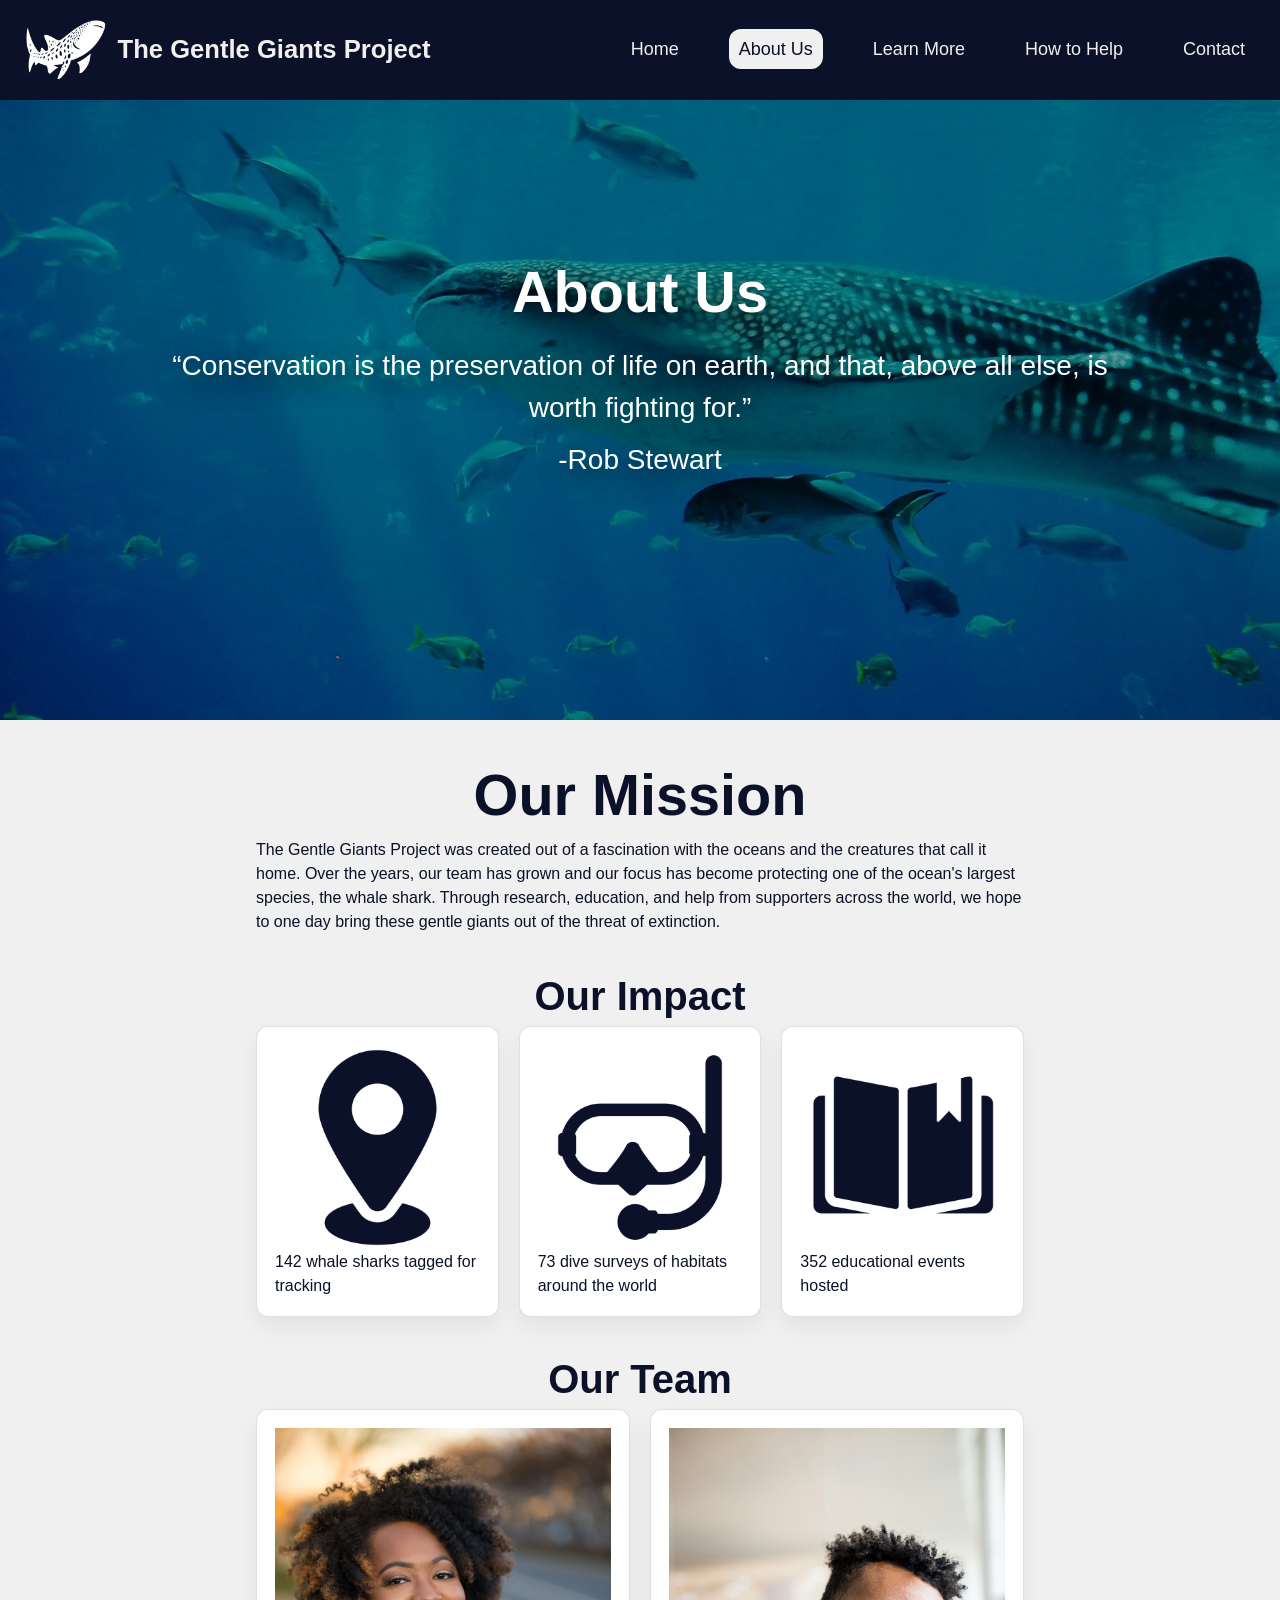
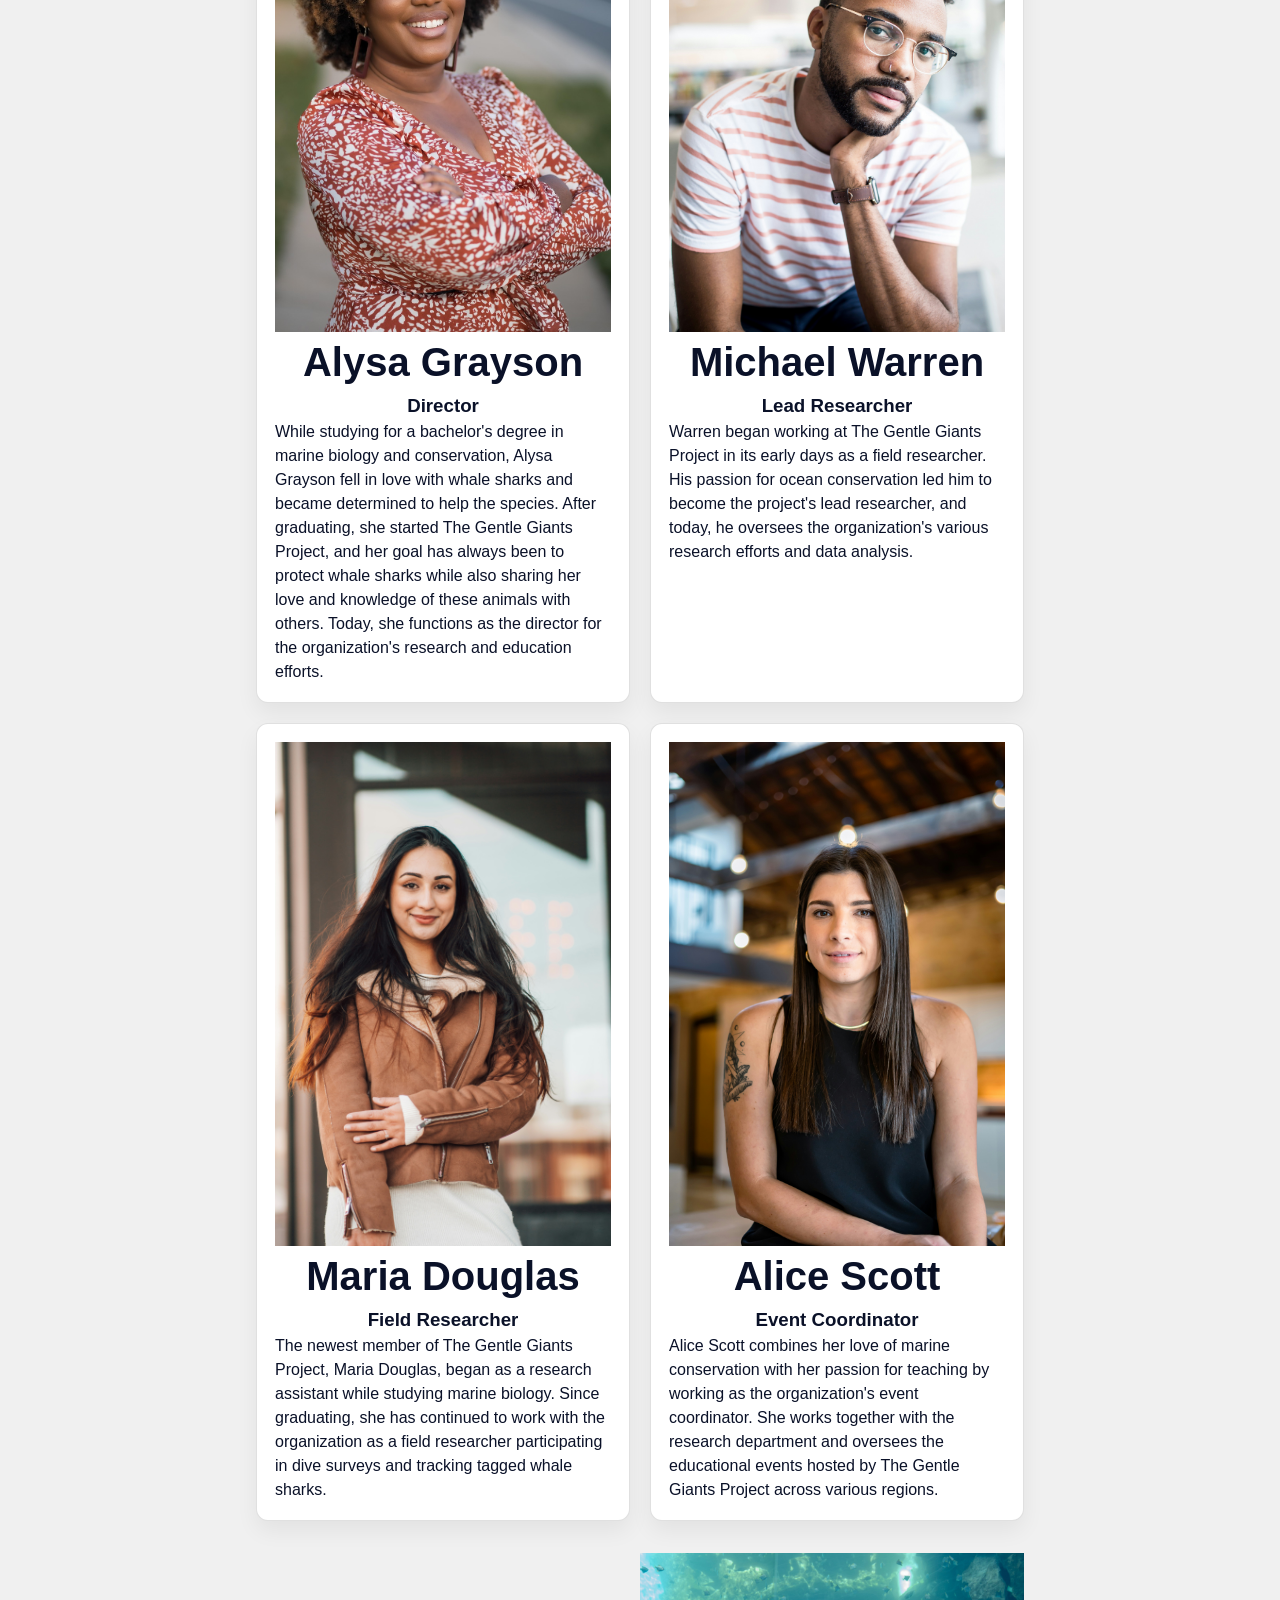
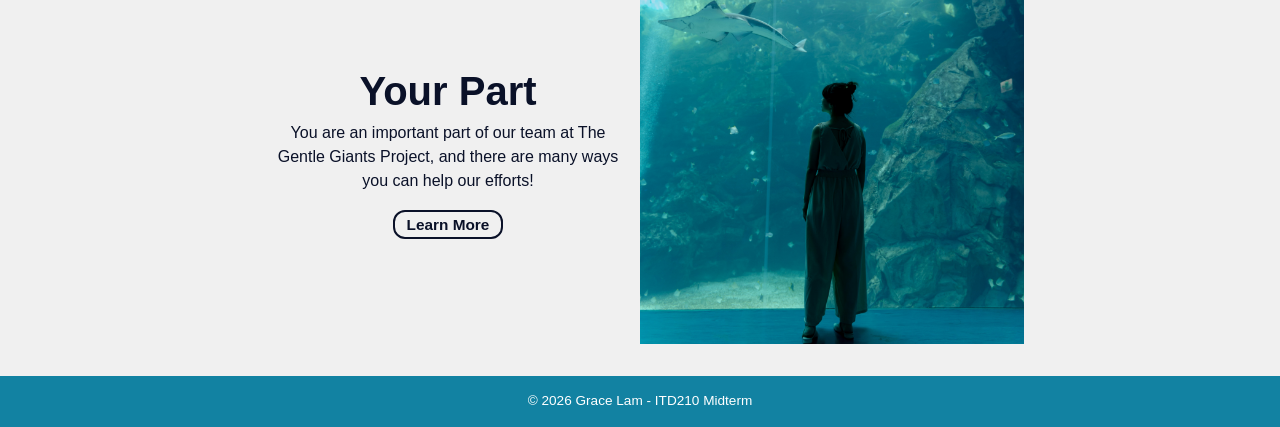
==== about.html @ e2074e73 "Initial commit — added portfolio HTML and CSS files" ====
<!DOCTYPE html>
<html lang="en">
<head>
    <meta charset="UTF-8">
    <meta name="viewport" content="width=device-width, initial-scale=1.0">
    <title>About Us</title>
    <link rel="stylesheet" href="style2.css">
</head>
<body>
    
    <header class="header">

<!-- Branding section with logo and company name -->
         <div class="brand">
            <img src="images/brand_icon.png" alt="whale shark icon">
            <span>The Gentle Giants Project</span>
         </div>

<!-- desktop/main navigation -->
        <nav class="main_nav">
            <ul>
                <li><a href="index.html">Home</a></li>
                <li><a class="active" href="about.html">About Us</a></li>
                <li><a href="learn.html">Learn More</a></li>
                <li><a href="help.html">How to Help</a></li>
                <li><a href="contact.html">Contact</a></li>
            </ul>
        </nav>

<!-- mobile toggle -->
        <button class="mobile_toggle" id="mobileToggle" aria-label="Open navigation" aria-expanded="false">
              <span aria-hidden="true"></span>
        </button>

<!-- mobile nav -->
        <ul class="mobile_nav" id="mobileNav">
                <li><a href="index.html">Home</a></li>
                <li><a class="active" href="about.html">About Us</a></li>
                <li><a href="learn.html">Learn More</a></li>
                <li><a href="help.html">How to Help</a></li>
                <li><a href="contact.html">Contact</a></li>
            </ul>

    </header>

    <main>
<!-- Hero section -->
        <section class="hero">
            <div class="hero_img">
                <img src="images/hero_img.jpg" alt="whale shark swimming with various fish">
            </div>

            <div class="hero_text">
                <h1>About Us</h1>
                <p class="quote">“Conservation is the preservation of life on earth, and that, above all else, is worth fighting for.”</p>
                <p>-Rob Stewart</p>
            </div>
        </section>

<!-- mission/history section -->
        <section class="mission">
            <h2>Our Mission</h2>
            <p>The Gentle Giants Project was created out of a fascination with the oceans and the creatures that call it home. Over the years, our team has grown and our focus has become protecting one of the ocean's largest species, the whale shark. Through research, education, and help from supporters across the world, we hope to one day bring these gentle giants out of the threat of extinction.</p>
        </section>

<!-- impact statistics -->
        <section class="impact">
            <h2>Our Impact</h2>

            <div class="impact_wrapper">
                <div class="card">
                    <img src="images/tag.png" alt="location pin symbol">
                    <p>142 whale sharks tagged for tracking</p>
                </div>

                <div class="card">
                    <img src="images/dive.png" alt="illustration of a diving mask">
                    <p>73 dive surveys of habitats around the world</p>
                </div>

                <div class="card">
                    <img src="images/education.png" alt="illustration of an open book">
                    <p>352 educational events hosted</p>
                </div>
            </div>
        </section>

<!-- team section -->
        <section class="team">
            <h2>Our Team</h2>

            <div class="team_wrapper">
                <div class="card">
                    <img src="images/team1.jpg" alt="Portrait of a woman outside">
                    <h3 class="name">Alysa Grayson</h3>
                    <h3>Director</h3>
                    <p>While studying for a bachelor's degree in marine biology and conservation, Alysa Grayson fell in love with whale sharks and became determined to help the species. After graduating, she started The Gentle Giants Project, and her goal has always been to protect whale sharks while also sharing her love and knowledge of these animals with others. Today, she functions as the director for the organization's research and education efforts.</p>
                </div>

                <div class="card">
                    <img src="images/team2.jpg" alt="portrait of a man">
                    <h3 class="name">Michael Warren</h3>
                    <h3>Lead Researcher</h3>
                    <p>Warren began working at The Gentle Giants Project in its early days as a field researcher. His passion for ocean conservation led him to become the project's lead researcher, and today, he oversees the organization's various research efforts and data analysis.</p>
                </div>

                <div class="card">
                    <img src="images/team3.jpg" alt="portrait of a young woman">
                    <h3 class="name">Maria Douglas</h3>
                    <h3>Field Researcher</h3>
                    <p>The newest member of The Gentle Giants Project, Maria Douglas, began as a research assistant while studying marine biology. Since graduating, she has continued to work with the organization as a field researcher participating in dive surveys and tracking tagged whale sharks.</p>
                </div>

                <div class="card">
                    <img src="images/team4.jpg" alt="portrait of a woman">
                    <h3 class="name">Alice Scott</h3>
                    <h3>Event Coordinator</h3>
                    <p>Alice Scott combines her love of marine conservation with her passion for teaching by working as the organization's event coordinator. She works together with the research department and oversees the educational events hosted by The Gentle Giants Project across various regions.
                    </p>
                </div>
            </div>
        </section>

<!-- how to help section -->
        <section class="part">
            <div class="part_wrapper">
                <div class="part_text">
                    <h2>Your Part</h2>
                    <p>You are an important part of our team at The Gentle Giants Project, and there are many ways you can help our efforts!</p>
                    <a href="help.html">Learn More</a>
                </div>

                <img src="images/aquarium.jpg" alt="woman standing in front of an aquarium tank">
            </div>
        </section>

    </main>

<!-- footer -->
   <footer>
        &copy; 2026 Grace Lam - ITD210 Midterm
    </footer>


<!-- Javascript -->
  <script>

/* Mobile Navigation javascript */

const toggle = document.getElementById("mobileToggle");

const mobileNav = document.getElementById("mobileNav");

toggle.addEventListener("click", () => {

  const isOpen = mobileNav.classList.toggle("open");

  toggle.setAttribute("aria-expanded", String(isOpen));
});

 </script>
</body>
</html>
---- style2.css ----
/* reset for entire page: margins and padding */
* {
    margin: 0;
    box-sizing: border-box;
}


/* Base styles for entire page */
:root{ 
    --bg: #f0f0f0;
    --ink: #0A1128;
    --card: #fff;
    --muted: #333333;
    --line: rgba(0,0,0,0.12);
    --radius: 12px;
    --shadow: 0 10px 22px rgba(0,0,0,.06);
    --space: 32px;
}

/* styles for body section */
/* styles for mobile first: screens under 600px */
body {
    background: var(--bg);
    color: var(--ink);
    font-family: 'Segoe UI', Tahoma, Geneva, Verdana, sans-serif;
    line-height: 1.5;
    overflow-x: hidden;
}

/* header styles */
header {
    position: fixed; top:0;left:0;width:100%;height:100px;
    background: #0A1128;
    border-bottom: 1px solid var(--line);
    /* header layout */
    display: flex;
    justify-content: space-between;
    align-items: center;

    padding: 0 20px;

    z-index: 10;
}

/* branding styles */
.brand {
    display: flex;
    align-items: center;
    gap: 8px;
    color: #f0f0f0;
    font-size: clamp(18px, 1.6rem, 26px);
    font-weight: 650;
}

.brand img {
    width: clamp(70px, 7vw, 100px);
    height: auto;
}

/* Main navigation styles */

/* layout */
.main_nav ul {
    display:flex;
    align-items: center;
    gap:20px;
    list-style-type: none;
}

/* link styles */
.main_nav a {
    text-decoration: none;
    color: #f0f0f0;
    background: #0A1128;
    font-size: clamp(12px, 3.5vh, 18px);
    font-weight:450;
    border-radius: var(--radius);
    padding: 10px;
}

.main_nav li {
    padding: 5px;
    margin-left: 10px;
}

/* style for active page */
.main_nav a.active {
    background: #f0f0f0;
    color: #0A1128;
}

/* hover style */
.main_nav a:hover {
    background: #1282A2;
}

/* Mobile navigation */

/* layout */
.mobile_nav li {
    display:flex;
    align-items: center;
    gap:20px;
    list-style-type: none;
}

/* link style */
.mobile_nav a {
    text-decoration: none;
    color: #f0f0f0;
    background: #0A1128;
    font-size: clamp(14px, 4vh, 20px);
    font-weight:450;
    border-radius: var(--radius);
    padding: 10px;
}

/* button for mobile menu */
.mobile_toggle {
   width:40px;height:40px;border-radius:999px;
   border:1px solid #0A1128;
   background:#f0f0f0;
   display:none;
   align-items:center;justify-content:center;
   cursor:pointer;
   z-index: 1000;
}

.mobile_toggle span{
  width:18px;height:2px;border-radius:999px;background:#111;
  position:relative;display:block;
}

.mobile_toggle span::before,
.mobile_toggle span::after{
  content:"";
  position:absolute;left:0;width:18px;height:2px;border-radius:999px;background:#111;
}
.mobile_toggle span::before{top:-6px;}
.mobile_toggle span::after{top:6px;}

/* media query to hide main nav and show mobile nav button */
@media(max-width:1200px){
  .main_nav{display:none;}
  .mobile_toggle{display:flex;}
}

/* mobile nav layout and style */
.mobile_nav{
  position:fixed;
  top:0;
  right:-100%;
  width:min(75vw,300px);
  height:100vh;
  background:#0A1128;
  opacity: 0.95;
  backdrop-filter:blur(18px);
  padding:88px 22px 24px;
  transition:right .35s ease;
  z-index:999;
}
.mobile_nav.open{right:0;}
.mobile_nav a{
  display:block;
  text-decoration:none;
  color:#f0f0f0;
  font-size:1.35rem;
  font-weight:700;
  padding:12px 10px;
  border-radius:14px;
}

.mobile_nav a:hover{
    background: #1282A2;
}

/* hero styles */
.hero {
    position: relative;
    min-height: 80vh;
    display: flex;
    justify-content: center;
    align-items: center;
    padding: clamp(48px, 8vh, 96px);
    overflow: hidden;
    margin-bottom: var(--space);
}

.hero img {
    position: absolute;
    z-index: 0;
    top: 50%;
    left: 50%;
    width: 100%;
    height: 100%;
    object-fit: cover;
    transform: translate(-50%, -50%);

    /* filter to make hero background darker so text is easier to read */
    filter: brightness(60%); 
}

.hero_text {
  position: relative;
  z-index: 3;
  max-width: 980px;
  padding: 0 12px;
}

.hero_text h1{
    color: #fff;
    font-size: clamp(40px, 4.5vw, 60px);
    font-weight: 700;
    max-width: 70ch;
    margin: 10px auto 0;
    text-shadow: 0 8px 28px rgba(0,0,0,0.75);
    text-align: center;
}

.hero_text p{
    color: #fff;
    font-size: clamp(28px, 2vw, 36px);
    font-weight: 400;
    max-width: 70ch;
    margin: 10px auto 0;
    text-shadow: 0 8px 28px rgba(0,0,0,0.75);
    text-align: center;
}

/* our mission section styles */
.mission {
    width: 60vw;
    margin-left: auto;
    margin-right: auto;
    margin-bottom: var(--space);
}

.mission h2 {
    text-align: center;
    font-size: clamp(40px, 4.5vw, 60px);
}

/* impact section styles */
.impact {
    width: 60vw;
    margin-left: auto;
    margin-right: auto;
    margin-bottom: var(--space);
}

.impact h2 {
    text-align: center;
    font-size: clamp(30px, 3.2vw, 40px);
}

/* wrapper for grid layout */
.impact_wrapper {
    display: grid;
    grid-template-columns: 1fr;
    gap: 20px;
}

/* our team section styles */
.team {
    width: 60vw;
    margin-left: auto;
    margin-right: auto;
    margin-bottom: var(--space);
}

.team h2 {
    text-align: center;
    font-size: clamp(30px, 3.2vw, 40px);
}

.name {
    font-size: clamp(30px, 3.2vw, 40px);
}

/* wrapper for team grid layout */
.team_wrapper {
    display: grid;
    grid-template-columns: 1fr;
    gap: 20px;
}

/* your part section styles */
.part {
    width: 60vw;
    margin-left: auto;
    margin-right: auto;
    margin-bottom: var(--space);
}

/* wrapper for grid layout */
.part_wrapper {
    display: grid;
    grid-template-columns: 1fr;
    align-items: center;
}

.part h2 {
    text-align: center;
    font-size: clamp(30px, 3.2vw, 40px);
}

.part_text {
    text-align: center;
    padding: 20px;
}
.part_text p {
    margin-bottom: 20px;
}

/* learn more button */
.part_text a {
    text-decoration:none;
    color: #0A1128;
    border: 2px solid #0A1128;
    border-radius: var(--radius);
    width: 130px;
    padding: 4px 12px;
    font-weight: 550;
    font-size: clamp(12px, 1.2vw, 16px);
    text-align: center;
}

.part_text a:hover {
    color: #f0f0f0;
    background: #1282A2;
    border: 2px solid #1282A2;
}

.part img {
    width: 100%;
    height: auto;
}

/* card styles: our impact and our team */
.card {
    background: var(--card);
    border: 1px solid var(--line);
    border-radius: var(--radius);
    padding: clamp(12px, 2vw, 18px);
    box-shadow: var(--shadow);
}

.card img {
    width: 100%;
    height: auto;
    display: block;
}

.card h3 {
    text-align: center;
}

/* media queries for responsive layout on different screen sizes */

/* changes layout for screens 600px and more */
@media (min-width: 600px) {
    .impact_wrapper{
        grid-template-columns: repeat(2, 1fr);
    }
}

/* changes layout for screens 900px and more */
@media (min-width: 900px) {
    .impact_wrapper{
        grid-template-columns: repeat(3, 1fr);
    }

    .team_wrapper {
        grid-template-columns: repeat(2, 1fr);
    }

    .part_wrapper {
        grid-template-columns: repeat(2, 1fr);
    }
}

/* footer styles */
footer {
    background-color: #1282A2;
    color: #fff;
    text-align: center;
    padding: 15px;
    font-size:.85rem;
}
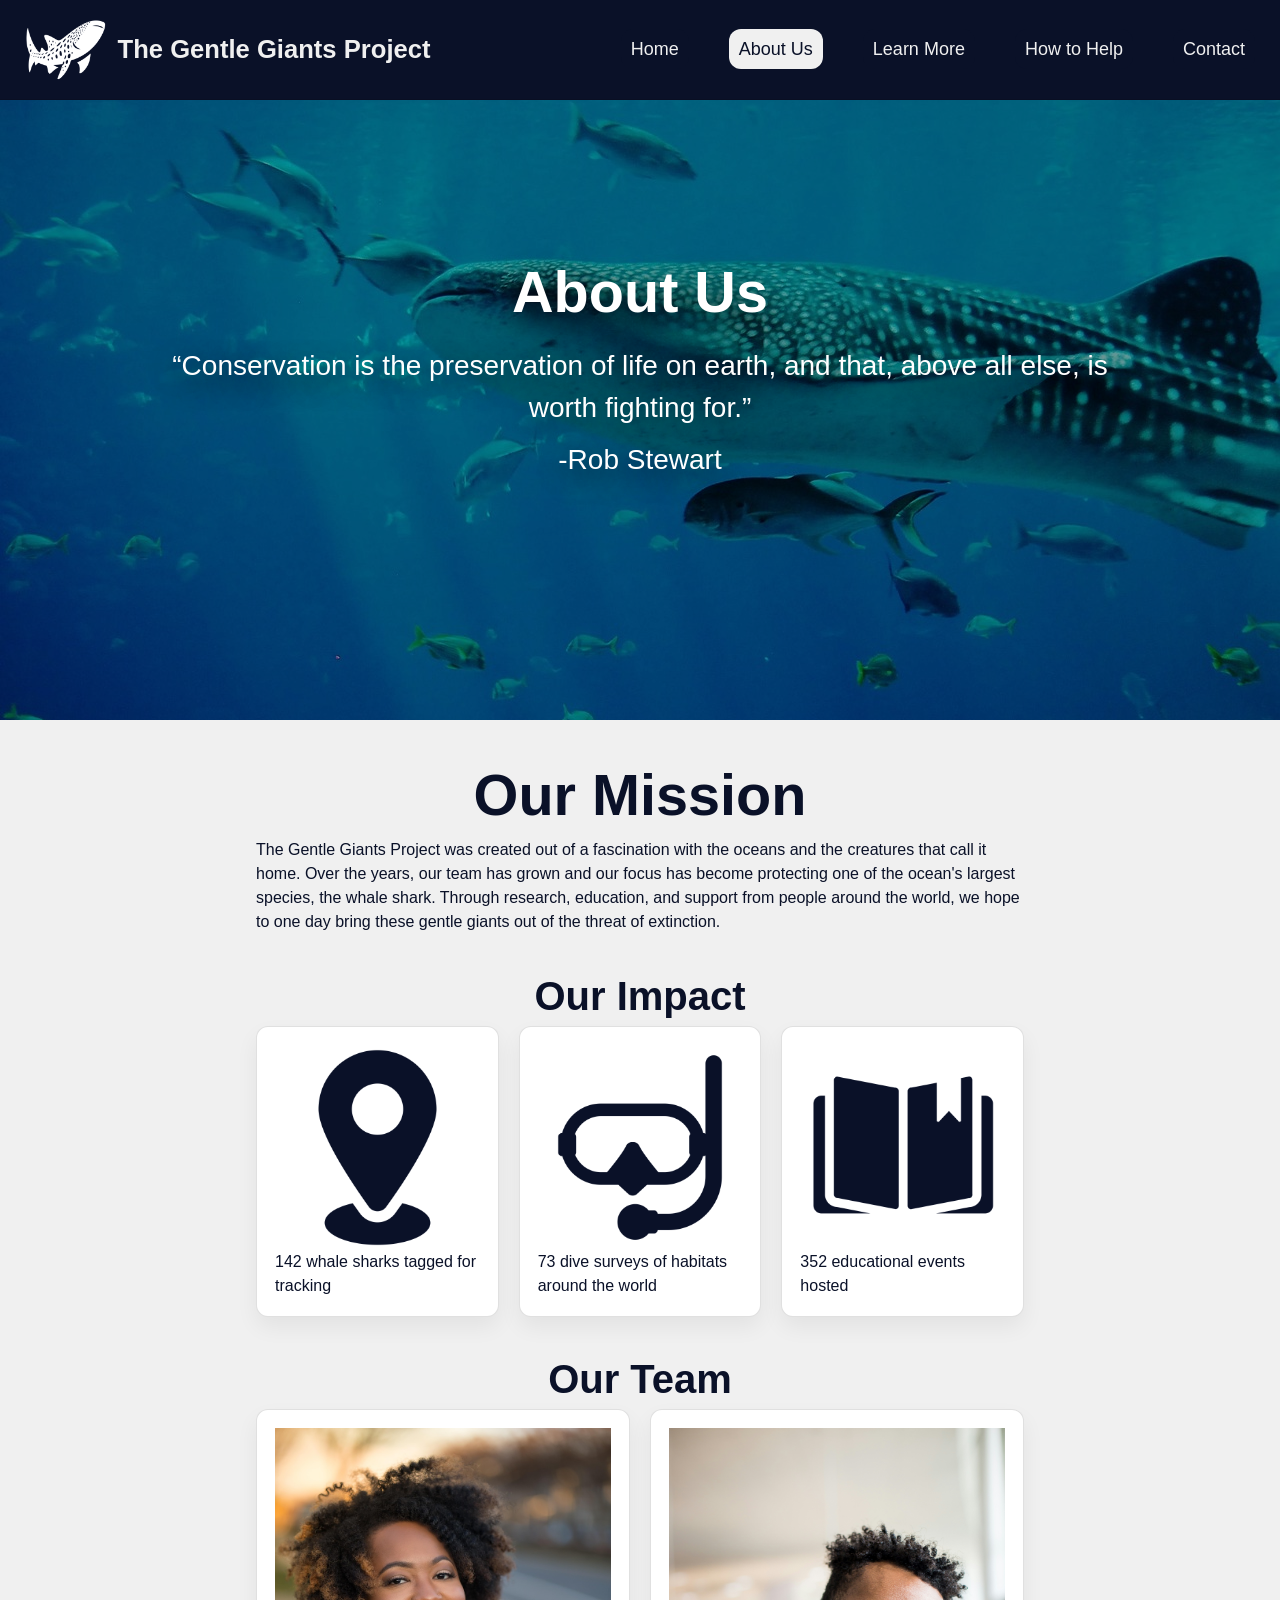
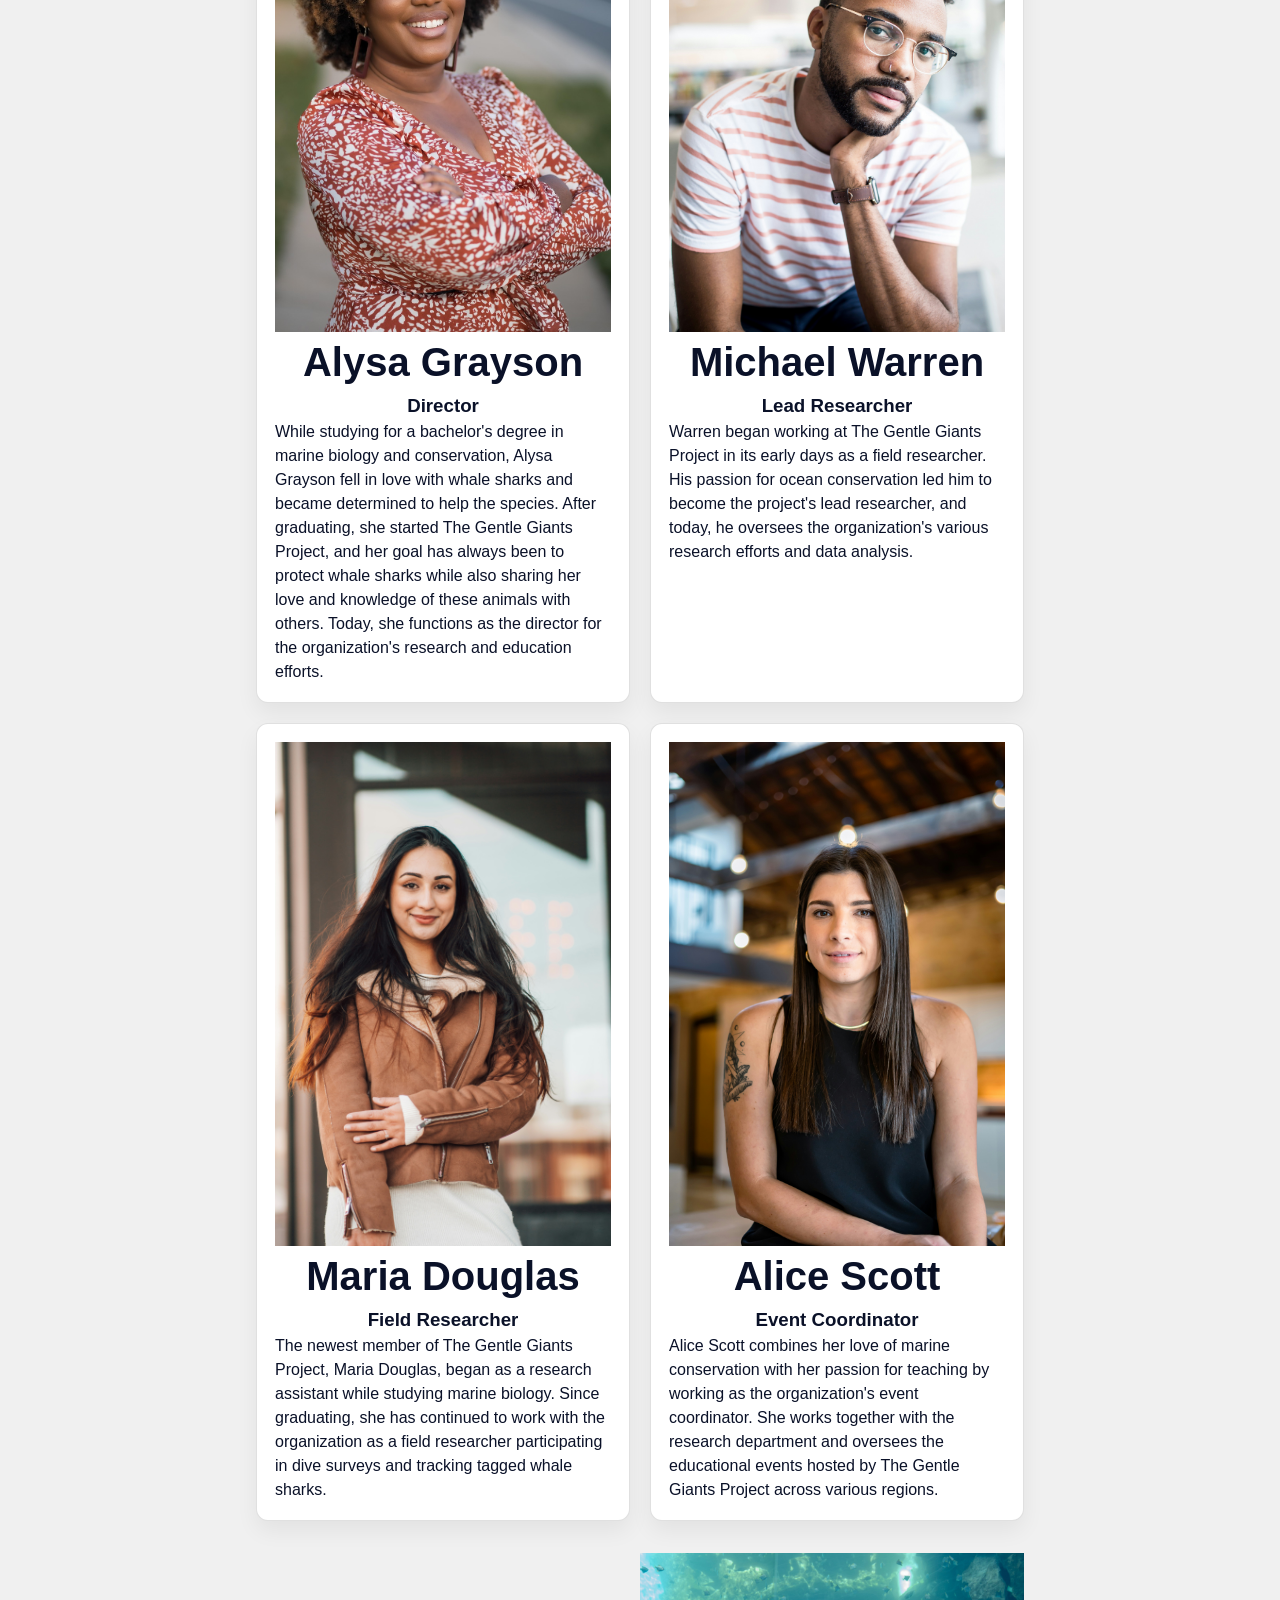
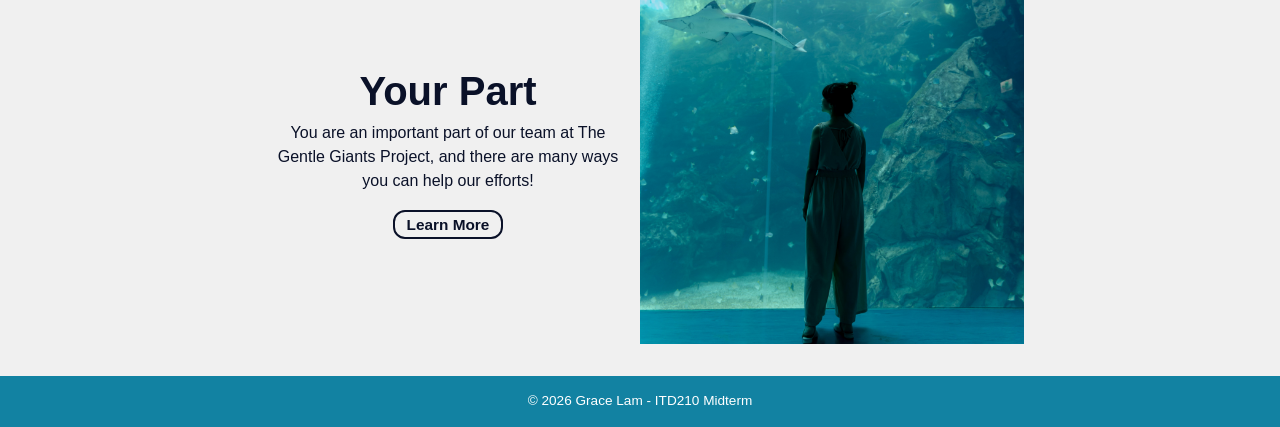
==== commit 9ca2aaf0: "Fixed bugs on several pages and applied feedback from previous assignments. Also Added the conact pa" ====
--- a/about.html
+++ b/about.html
@@ -60,7 +60,7 @@
 <!-- mission/history section -->
         <section class="mission">
             <h2>Our Mission</h2>
-            <p>The Gentle Giants Project was created out of a fascination with the oceans and the creatures that call it home. Over the years, our team has grown and our focus has become protecting one of the ocean's largest species, the whale shark. Through research, education, and help from supporters across the world, we hope to one day bring these gentle giants out of the threat of extinction.</p>
+            <p>The Gentle Giants Project was created out of a fascination with the oceans and the creatures that call it home. Over the years, our team has grown and our focus has become protecting one of the ocean's largest species, the whale shark. Through research, education, and support from people around the world, we hope to one day bring these gentle giants out of the threat of extinction.</p>
         </section>
 
 <!-- impact statistics -->
